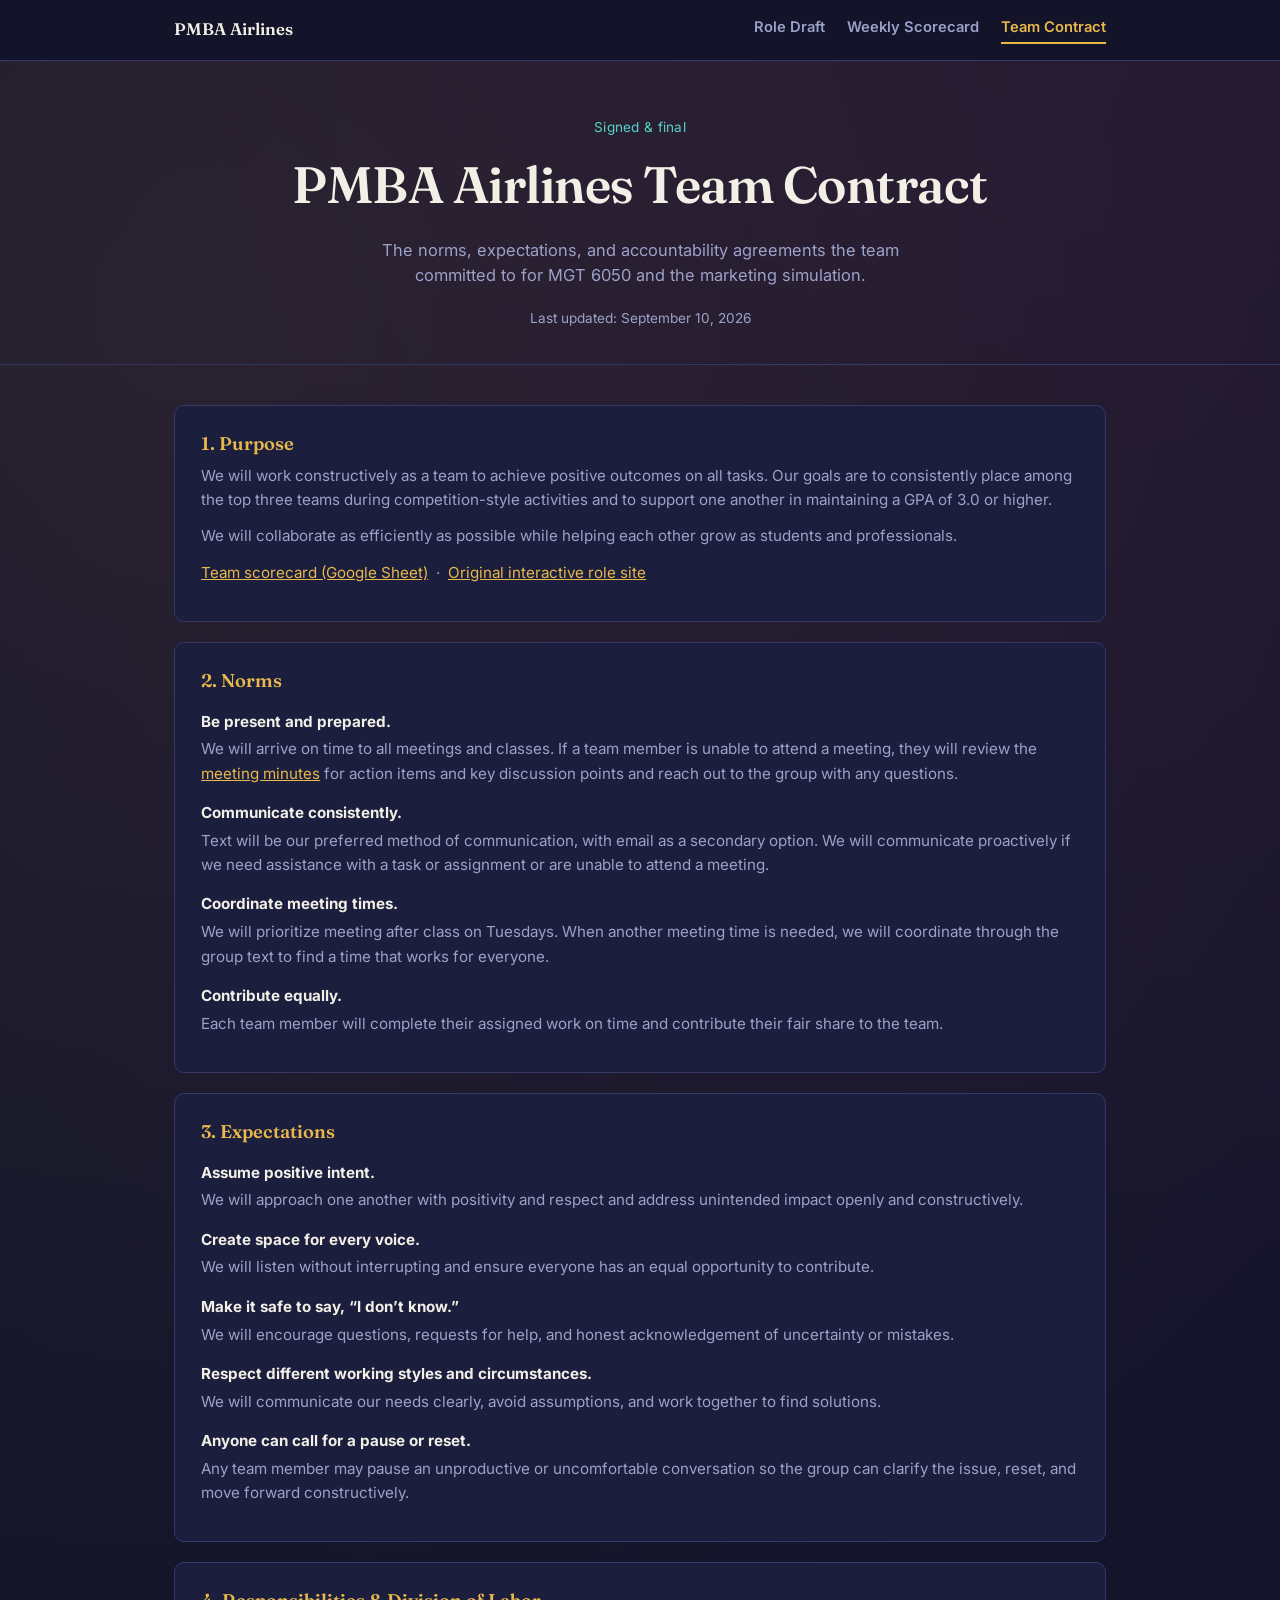
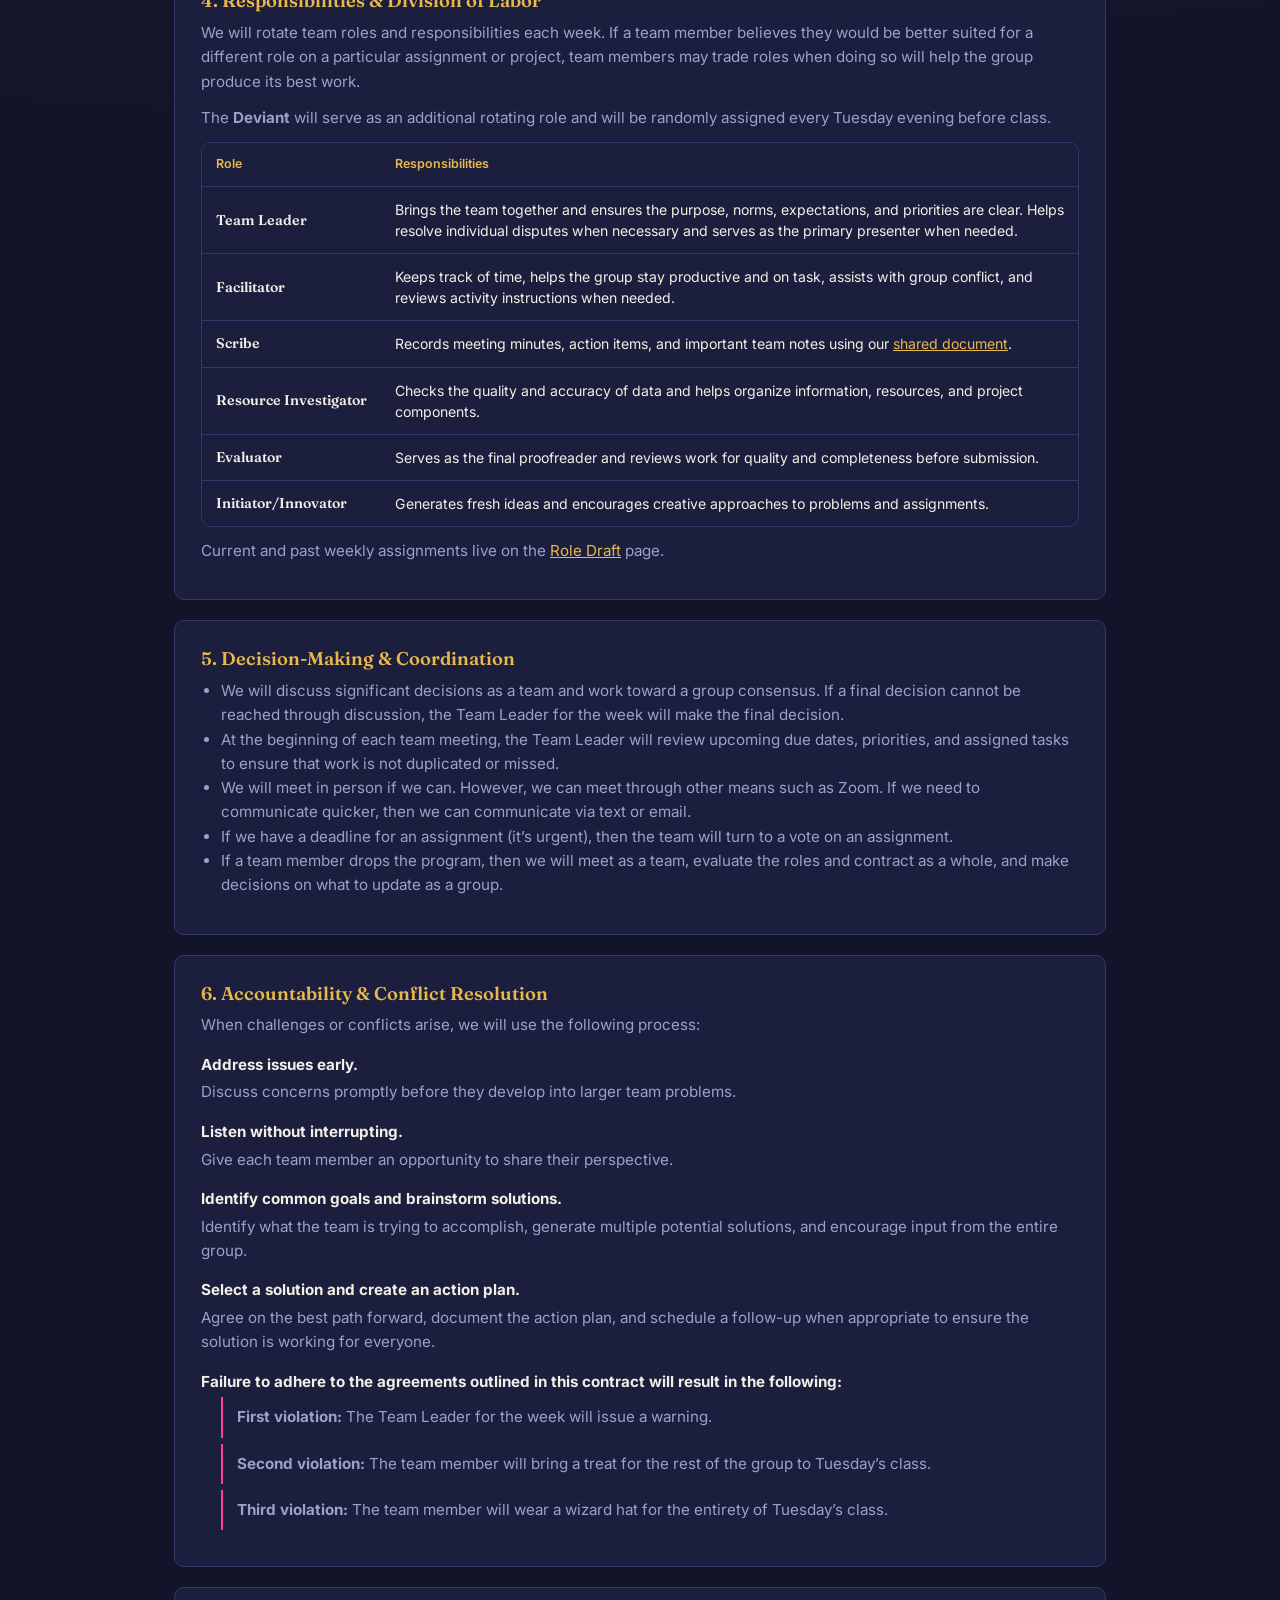
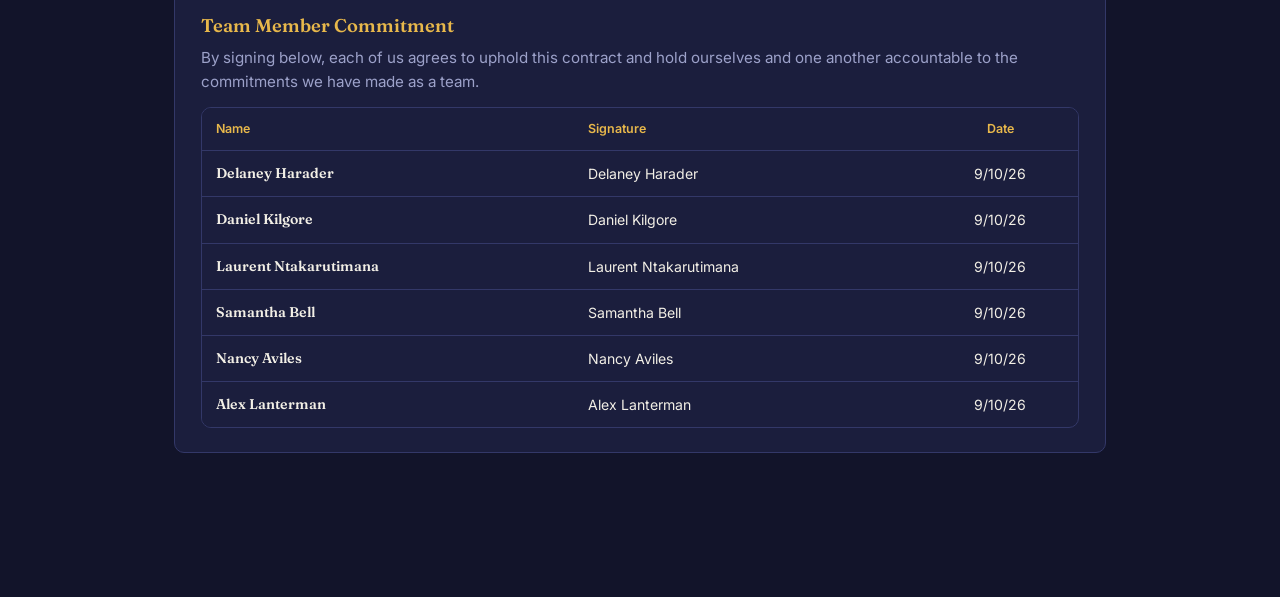
==== contract.html @ b423ad68 "update 09.10.26 - 2" ====
<!DOCTYPE html>
<html lang="en">
<head>
<meta charset="UTF-8">
<meta name="viewport" content="width=device-width, initial-scale=1.0">
<title>Team Contract — PMBA Airlines</title>
<link rel="preconnect" href="https://fonts.googleapis.com">
<link rel="preconnect" href="https://fonts.gstatic.com" crossorigin>
<link href="https://fonts.googleapis.com/css2?family=Fraunces:opsz,wght@9..144,400;9..144,600;9..144,700&family=Inter:wght@400;500;600;700&display=swap" rel="stylesheet">
<link rel="stylesheet" href="assets/style.css">
</head>
<body>

<nav class="topnav">
  <div class="topnav-inner">
    <span class="brand">PMBA Airlines</span>
    <div class="nav-links">
      <a href="index.html" class="nav-link">Role Draft</a>
      <a href="scorecard.html" class="nav-link">Weekly Scorecard</a>
      <a href="contract.html" class="nav-link active">Team Contract</a>
    </div>
  </div>
</nav>

<header class="hero">
  <p class="kicker">Signed &amp; final</p>
  <h1>PMBA Airlines Team Contract</h1>
  <p class="sub">The norms, expectations, and accountability agreements the team committed to for MGT 6050 and the marketing simulation.</p>
  <p class="doc-meta">Last updated: September 10, 2026</p>
</header>

<section class="doc-section">
  <div class="wrap">

    <div class="panel">
      <h3>1. Purpose</h3>
      <p>We will work constructively as a team to achieve positive outcomes on all tasks. Our goals are to consistently place among the top three teams during competition-style activities and to support one another in maintaining a GPA of 3.0 or higher.</p>
      <p>We will collaborate as efficiently as possible while helping each other grow as students and professionals.</p>
      <p><a href="https://docs.google.com/spreadsheets/u/0/d/1i2qpWktrYpbdUdxcjgBsbl__ClQYjdh55wdLaSwrx5k/edit" target="_blank" rel="noopener">Team scorecard (Google Sheet)</a> &nbsp;&middot;&nbsp; <a href="https://xlantz.github.io/team_role_generator_random" target="_blank" rel="noopener">Original interactive role site</a></p>
    </div>

    <div class="panel">
      <h3>2. Norms</h3>

      <h4>Be present and prepared.</h4>
      <p>We will arrive on time to all meetings and classes. If a team member is unable to attend a meeting, they will review the <a href="https://docs.google.com/document/d/1o1f24MRbMF2eJ-B414KIZhcJKnX7IKUJrwvQ1IgRmr0/edit?usp=sharing" target="_blank" rel="noopener">meeting minutes</a> for action items and key discussion points and reach out to the group with any questions.</p>

      <h4>Communicate consistently.</h4>
      <p>Text will be our preferred method of communication, with email as a secondary option. We will communicate proactively if we need assistance with a task or assignment or are unable to attend a meeting.</p>

      <h4>Coordinate meeting times.</h4>
      <p>We will prioritize meeting after class on Tuesdays. When another meeting time is needed, we will coordinate through the group text to find a time that works for everyone.</p>

      <h4>Contribute equally.</h4>
      <p>Each team member will complete their assigned work on time and contribute their fair share to the team.</p>
    </div>

    <div class="panel">
      <h3>3. Expectations</h3>

      <h4>Assume positive intent.</h4>
      <p>We will approach one another with positivity and respect and address unintended impact openly and constructively.</p>

      <h4>Create space for every voice.</h4>
      <p>We will listen without interrupting and ensure everyone has an equal opportunity to contribute.</p>

      <h4>Make it safe to say, &ldquo;I don&rsquo;t know.&rdquo;</h4>
      <p>We will encourage questions, requests for help, and honest acknowledgement of uncertainty or mistakes.</p>

      <h4>Respect different working styles and circumstances.</h4>
      <p>We will communicate our needs clearly, avoid assumptions, and work together to find solutions.</p>

      <h4>Anyone can call for a pause or reset.</h4>
      <p>Any team member may pause an unproductive or uncomfortable conversation so the group can clarify the issue, reset, and move forward constructively.</p>
    </div>

    <div class="panel">
      <h3>4. Responsibilities &amp; Division of Labor</h3>
      <p>We will rotate team roles and responsibilities each week. If a team member believes they would be better suited for a different role on a particular assignment or project, team members may trade roles when doing so will help the group produce its best work.</p>
      <p>The <strong>Deviant</strong> will serve as an additional rotating role and will be randomly assigned every Tuesday evening before class.</p>

      <div class="table-scroll" style="margin-top: 12px;">
        <table>
          <thead>
            <tr><th style="text-align:left;">Role</th><th style="text-align:left;">Responsibilities</th></tr>
          </thead>
          <tbody>
            <tr><th>Team Leader</th><td style="text-align:left;">Brings the team together and ensures the purpose, norms, expectations, and priorities are clear. Helps resolve individual disputes when necessary and serves as the primary presenter when needed.</td></tr>
            <tr><th>Facilitator</th><td style="text-align:left;">Keeps track of time, helps the group stay productive and on task, assists with group conflict, and reviews activity instructions when needed.</td></tr>
            <tr><th>Scribe</th><td style="text-align:left;">Records meeting minutes, action items, and important team notes using our <a href="https://docs.google.com/document/d/1o1f24MRbMF2eJ-B414KIZhcJKnX7IKUJrwvQ1IgRmr0/edit?usp=sharing" target="_blank" rel="noopener">shared document</a>.</td></tr>
            <tr><th>Resource Investigator</th><td style="text-align:left;">Checks the quality and accuracy of data and helps organize information, resources, and project components.</td></tr>
            <tr><th>Evaluator</th><td style="text-align:left;">Serves as the final proofreader and reviews work for quality and completeness before submission.</td></tr>
            <tr><th>Initiator/Innovator</th><td style="text-align:left;">Generates fresh ideas and encourages creative approaches to problems and assignments.</td></tr>
          </tbody>
        </table>
      </div>
      <p class="panel-sub" style="margin-top: 12px;">Current and past weekly assignments live on the <a href="index.html">Role Draft</a> page.</p>
    </div>

    <div class="panel">
      <h3>5. Decision-Making &amp; Coordination</h3>
      <ul>
        <li>We will discuss significant decisions as a team and work toward a group consensus. If a final decision cannot be reached through discussion, the Team Leader for the week will make the final decision.</li>
        <li>At the beginning of each team meeting, the Team Leader will review upcoming due dates, priorities, and assigned tasks to ensure that work is not duplicated or missed.</li>
        <li>We will meet in person if we can. However, we can meet through other means such as Zoom. If we need to communicate quicker, then we can communicate via text or email.</li>
        <li>If we have a deadline for an assignment (it&rsquo;s urgent), then the team will turn to a vote on an assignment.</li>
        <li>If a team member drops the program, then we will meet as a team, evaluate the roles and contract as a whole, and make decisions on what to update as a group.</li>
      </ul>
    </div>

    <div class="panel">
      <h3>6. Accountability &amp; Conflict Resolution</h3>
      <p>When challenges or conflicts arise, we will use the following process:</p>

      <h4>Address issues early.</h4>
      <p>Discuss concerns promptly before they develop into larger team problems.</p>

      <h4>Listen without interrupting.</h4>
      <p>Give each team member an opportunity to share their perspective.</p>

      <h4>Identify common goals and brainstorm solutions.</h4>
      <p>Identify what the team is trying to accomplish, generate multiple potential solutions, and encourage input from the entire group.</p>

      <h4>Select a solution and create an action plan.</h4>
      <p>Agree on the best path forward, document the action plan, and schedule a follow-up when appropriate to ensure the solution is working for everyone.</p>

      <h4>Failure to adhere to the agreements outlined in this contract will result in the following:</h4>
      <ul class="penalty-list">
        <li><strong>First violation:</strong> The Team Leader for the week will issue a warning.</li>
        <li><strong>Second violation:</strong> The team member will bring a treat for the rest of the group to Tuesday&rsquo;s class.</li>
        <li><strong>Third violation:</strong> The team member will wear a wizard hat for the entirety of Tuesday&rsquo;s class.</li>
      </ul>
    </div>

    <div class="panel">
      <h3>Team Member Commitment</h3>
      <p>By signing below, each of us agrees to uphold this contract and hold ourselves and one another accountable to the commitments we have made as a team.</p>
      <div class="table-scroll">
        <table>
          <thead><tr><th style="text-align:left;">Name</th><th style="text-align:left;">Signature</th><th>Date</th></tr></thead>
          <tbody>
            <tr><th style="text-align:left;">Delaney Harader</th><td style="text-align:left;">Delaney Harader</td><td>9/10/26</td></tr>
            <tr><th style="text-align:left;">Daniel Kilgore</th><td style="text-align:left;">Daniel Kilgore</td><td>9/10/26</td></tr>
            <tr><th style="text-align:left;">Laurent Ntakarutimana</th><td style="text-align:left;">Laurent Ntakarutimana</td><td>9/10/26</td></tr>
            <tr><th style="text-align:left;">Samantha Bell</th><td style="text-align:left;">Samantha Bell</td><td>9/10/26</td></tr>
            <tr><th style="text-align:left;">Nancy Aviles</th><td style="text-align:left;">Nancy Aviles</td><td>9/10/26</td></tr>
            <tr><th style="text-align:left;">Alex Lanterman</th><td style="text-align:left;">Alex Lanterman</td><td>9/10/26</td></tr>
          </tbody>
        </table>
      </div>
    </div>

  </div>
</section>

<footer></footer>

</body>
</html>
---- assets/style.css ----
:root{
  --ink: #12142A;
  --panel: #1B1E3D;
  --panel-hi: #242863;
  --hairline: #333868;
  --text: #F2EFE6;
  --text-dim: #9CA1C9;
  --gold: #E8B84B;
  --gold-dim: #6E5A2C;
  --mischief: #FF3D9A;
  --mischief-dim: #6E1F49;
  --teal: #57D2C6;
  --green: #4CC98E;
  --amber: #E8B84B;
  --red: #FF6B6B;
  --radius: 10px;
}

* { box-sizing: border-box; }
html { scroll-behavior: smooth; }

body {
  margin: 0;
  background: var(--ink);
  background-image:
    radial-gradient(circle at 15% 8%, rgba(232,184,75,0.08), transparent 40%),
    radial-gradient(circle at 85% 0%, rgba(255,61,154,0.07), transparent 45%);
  color: var(--text);
  font-family: 'Inter', system-ui, sans-serif;
  line-height: 1.5;
  padding: 0 0 80px;
}

a { color: var(--gold); }

.wrap { max-width: 980px; margin: 0 auto; padding: 0 24px; }

/* ---------- Nav ---------- */
.topnav {
  background: rgba(18,20,42,0.92);
  border-bottom: 1px solid var(--hairline);
  position: sticky;
  top: 0;
  z-index: 50;
  backdrop-filter: blur(6px);
}
.topnav-inner {
  max-width: 980px;
  margin: 0 auto;
  padding: 16px 24px;
  display: flex;
  align-items: center;
  justify-content: space-between;
  flex-wrap: wrap;
  gap: 12px;
}
.brand {
  font-family: 'Fraunces', serif;
  font-weight: 600;
  font-size: 1.05rem;
}
.nav-links { display: flex; gap: 22px; }
.nav-link {
  color: var(--text-dim);
  text-decoration: none;
  font-size: 0.92rem;
  font-weight: 600;
  padding-bottom: 4px;
  border-bottom: 2px solid transparent;
}
.nav-link:hover { color: var(--text); }
.nav-link.active { color: var(--gold); border-bottom-color: var(--gold); }
.nav-link:focus-visible { outline: 2px solid var(--teal); outline-offset: 3px; }

/* ---------- Setup banner ---------- */
.setup-banner {
  display: none;
  background: var(--mischief-dim);
  border-bottom: 1px solid var(--mischief);
  color: var(--text);
  font-size: 0.88rem;
  text-align: center;
  padding: 10px 20px;
}
.setup-banner code {
  background: rgba(0,0,0,0.25);
  padding: 2px 6px;
  border-radius: 4px;
}
.setup-banner.show { display: block; }

/* ---------- Hero ---------- */
header.hero {
  padding: 56px 24px 36px;
  text-align: center;
  border-bottom: 1px solid var(--hairline);
}
.kicker { font-size: 0.85rem; color: var(--teal); letter-spacing: 0.02em; margin: 0 0 10px; }
h1 {
  font-family: 'Fraunces', serif;
  font-weight: 600;
  font-size: clamp(2rem, 5vw, 3.2rem);
  margin: 0 0 14px;
  letter-spacing: -0.01em;
}
.hero p.sub { color: var(--text-dim); max-width: 560px; margin: 0 auto 28px; font-size: 1.03rem; }
.members-line { color: var(--text-dim); font-size: 0.95rem; margin: 0 0 30px; }
.members-line span { color: var(--text); font-weight: 600; }

button.primary-btn {
  font-family: 'Fraunces', serif;
  font-weight: 600;
  font-size: 1.15rem;
  color: var(--ink);
  background: var(--gold);
  border: none;
  border-radius: 999px;
  padding: 16px 38px;
  cursor: pointer;
  box-shadow: 0 8px 24px rgba(232,184,75,0.25);
  transition: transform 0.15s ease, box-shadow 0.15s ease;
}
button.primary-btn:hover { transform: translateY(-2px); box-shadow: 0 12px 28px rgba(232,184,75,0.35); }
button.primary-btn:active { transform: translateY(0px) scale(0.98); }
button.primary-btn:focus-visible { outline: 3px solid var(--teal); outline-offset: 3px; }
button.primary-btn:disabled { opacity: 0.6; cursor: default; transform: none; }

.round-tag { display: inline-block; margin-top: 16px; font-size: 0.85rem; color: var(--text-dim); }
.round-tag b { color: var(--text); }

.status-line { font-size: 0.88rem; color: var(--text-dim); margin-top: 10px; min-height: 1.2em; }
.status-line.error { color: var(--red); }

/* ---------- Role cards ---------- */
section.cards { padding: 44px 24px 8px; }
.card-grid { display: grid; grid-template-columns: repeat(3, 1fr); gap: 16px; }
@media (max-width: 720px) { .card-grid { grid-template-columns: repeat(2, 1fr); } }
@media (max-width: 460px) { .card-grid { grid-template-columns: 1fr; } }

.role-card {
  background: var(--panel);
  border: 1px solid var(--hairline);
  border-radius: var(--radius);
  padding: 22px 18px;
  text-align: center;
  position: relative;
  overflow: hidden;
}
.role-card .role-label { font-size: 0.78rem; color: var(--gold); font-weight: 600; margin-bottom: 10px; }
.role-card .name-slot { font-family: 'Fraunces', serif; font-size: 1.5rem; font-weight: 600; min-height: 1.4em; color: var(--text); }
.role-card .name-slot.empty { color: var(--text-dim); font-family: 'Inter', sans-serif; font-size: 1rem; font-weight: 400; }
.role-card.settle .name-slot { animation: pop 0.4s ease; }
@keyframes pop { 0% { transform: scale(1); } 45% { transform: scale(1.16); color: var(--teal); } 100% { transform: scale(1); } }
.role-card.cycling::before {
  content: ""; position: absolute; inset: 0;
  background: linear-gradient(120deg, transparent, rgba(232,184,75,0.15), transparent);
  animation: sweep 0.6s linear infinite;
}
@keyframes sweep { 0% { transform: translateX(-100%); } 100% { transform: translateX(100%); } }

.deviant-wrap { padding: 20px 24px 0; }
.deviant-card {
  background: linear-gradient(160deg, var(--panel-hi), var(--panel));
  border: 1px solid var(--mischief);
  border-radius: var(--radius);
  padding: 26px;
  text-align: center;
  position: relative;
  box-shadow: 0 0 0 rgba(255,61,154,0);
  transition: box-shadow 0.4s ease;
}
.deviant-card .role-label { color: var(--mischief); font-size: 0.85rem; font-weight: 600; letter-spacing: 0.02em; }
.deviant-card .role-tagline { color: var(--text-dim); font-size: 0.85rem; margin-top: 4px; }
.deviant-card .name-slot { font-family: 'Fraunces', serif; font-size: 2rem; font-weight: 700; margin-top: 10px; min-height: 1.3em; color: var(--text); }
.deviant-card .name-slot.empty { color: var(--text-dim); font-family: 'Inter', sans-serif; font-size: 1rem; font-weight: 400; }
.deviant-card.cycling { animation: shake 0.12s linear infinite; }
@keyframes shake { 0% { transform: rotate(-1deg); } 50% { transform: rotate(1deg); } 100% { transform: rotate(-1deg); } }
.deviant-card.settle { animation: flip 0.6s ease; box-shadow: 0 0 32px rgba(255,61,154,0.35); }
@keyframes flip { 0% { transform: rotateY(0deg); } 50% { transform: rotateY(90deg); } 100% { transform: rotateY(0deg); } }

@media (prefers-reduced-motion: reduce) {
  .role-card.cycling::before, .deviant-card.cycling,
  .role-card.settle .name-slot, .deviant-card.settle { animation: none !important; }
}

/* ---------- Tracker ---------- */
section.tracker { padding: 52px 24px 0; }
h2 { font-family: 'Fraunces', serif; font-weight: 600; font-size: 1.5rem; margin: 0 0 4px; }
.tracker p.note, .scorecard-section p.note { color: var(--text-dim); font-size: 0.88rem; margin: 0 0 20px; }
.table-scroll { overflow-x: auto; border: 1px solid var(--hairline); border-radius: var(--radius); }
table { border-collapse: collapse; width: 100%; min-width: 640px; }
th, td { padding: 12px 14px; text-align: center; font-size: 0.88rem; border-bottom: 1px solid var(--hairline); }
thead th { background: var(--panel); color: var(--gold); font-weight: 600; font-size: 0.78rem; white-space: nowrap; }
th.deviant-col, td.deviant-col { color: var(--mischief); }
tbody th { text-align: left; font-family: 'Fraunces', serif; font-weight: 600; color: var(--text); background: var(--panel); white-space: nowrap; }
tbody tr:last-child td, tbody tr:last-child th { border-bottom: none; }
td.count { color: var(--text); font-variant-numeric: tabular-nums; }
td.count.zero { color: var(--text-dim); }

/* ---------- History ---------- */
section.history { padding: 36px 24px 0; }
details { border: 1px solid var(--hairline); border-radius: var(--radius); padding: 4px 18px; background: var(--panel); }
summary { cursor: pointer; padding: 14px 0; font-weight: 600; color: var(--text); list-style: none; }
summary::-webkit-details-marker { display: none; }
summary::before { content: "▸ "; color: var(--gold); }
details[open] summary::before { content: "▾ "; }
.history-list { max-height: 320px; overflow-y: auto; padding-bottom: 16px; }
.history-item { border-top: 1px solid var(--hairline); padding: 12px 0; font-size: 0.88rem; color: var(--text-dim); }
.history-item .h-round { color: var(--gold); font-weight: 600; }
.history-item .h-dev { color: var(--mischief); font-weight: 600; }
.history-empty, .list-empty { color: var(--text-dim); padding: 14px 0; font-size: 0.9rem; }

/* ---------- Footer / reset ---------- */
footer { padding: 44px 24px 0; text-align: center; }
button.reset-btn {
  background: none; border: 1px solid var(--hairline); color: var(--text-dim);
  font-family: 'Inter', sans-serif; font-size: 0.82rem; padding: 9px 18px;
  border-radius: 999px; cursor: pointer;
}
button.reset-btn:hover { color: var(--mischief); border-color: var(--mischief); }

/* ---------- Scorecard page ---------- */
section.scorecard-section { padding: 44px 24px 0; }
.picker-row { display: flex; flex-wrap: wrap; gap: 14px; align-items: center; margin-bottom: 20px; }
select.name-select {
  background: var(--panel); color: var(--text); border: 1px solid var(--hairline);
  border-radius: 8px; padding: 10px 14px; font-size: 0.95rem; font-family: 'Inter', sans-serif;
}
select.name-select:focus-visible { outline: 2px solid var(--teal); }

.category-row {
  border: 1px solid var(--hairline);
  border-radius: var(--radius);
  padding: 16px 18px;
  margin-bottom: 12px;
  background: var(--panel);
}
.category-row .cat-head { display: flex; justify-content: space-between; align-items: baseline; gap: 12px; flex-wrap: wrap; }
.category-row .cat-name { font-family: 'Fraunces', serif; font-weight: 600; font-size: 1.05rem; }
.category-row .cat-weight { font-size: 0.78rem; color: var(--text-dim); }
.score-buttons { display: flex; gap: 8px; margin-top: 12px; }
.score-btn {
  flex: 1; background: var(--ink); border: 1px solid var(--hairline); color: var(--text-dim);
  border-radius: 8px; padding: 10px 6px; cursor: pointer; font-family: 'Inter', sans-serif;
  font-size: 0.85rem; text-align: left; transition: border-color 0.15s ease, color 0.15s ease;
}
.score-btn b { display: block; color: var(--text); font-family: 'Fraunces', serif; font-size: 1.05rem; }
.score-btn:hover { border-color: var(--gold); }
.score-btn.selected { border-color: var(--teal); color: var(--text); background: rgba(87,210,198,0.08); }
.score-btn:focus-visible { outline: 2px solid var(--teal); }

.rubric-toggle {
  background: none; border: none; color: var(--text-dim); text-decoration: underline;
  cursor: pointer; font-size: 0.82rem; padding: 0; margin-top: 8px;
}
.rubric-panel { display: none; margin-top: 10px; font-size: 0.85rem; color: var(--text-dim); }
.rubric-panel.open { display: block; }
.rubric-panel div { margin-bottom: 4px; }

.submit-row { margin-top: 20px; text-align: center; }
.already-done {
  border: 1px solid var(--hairline); border-radius: var(--radius); background: var(--panel);
  padding: 24px; text-align: center; color: var(--text-dim);
}
.already-done b { color: var(--text); }

.pulse-summary {
  border: 1px solid var(--hairline); border-radius: var(--radius); background: var(--panel);
  padding: 22px; margin-bottom: 24px;
}
.pulse-score { font-family: 'Fraunces', serif; font-size: 2.4rem; font-weight: 700; }
.pulse-chip {
  display: inline-block; font-size: 0.8rem; font-weight: 600; padding: 4px 12px;
  border-radius: 999px; margin-left: 12px; vertical-align: middle;
}
.pulse-chip.green { background: rgba(76,201,142,0.15); color: var(--green); }
.pulse-chip.amber { background: rgba(232,184,75,0.15); color: var(--amber); }
.pulse-chip.red { background: rgba(255,107,107,0.15); color: var(--red); }
.pulse-count { color: var(--text-dim); font-size: 0.88rem; margin-top: 6px; }

.bar-row { display: flex; align-items: center; gap: 12px; margin-bottom: 10px; font-size: 0.86rem; }
.bar-label { width: 220px; flex-shrink: 0; color: var(--text-dim); }
.bar-track { flex: 1; background: var(--ink); border-radius: 6px; height: 10px; overflow: hidden; border: 1px solid var(--hairline); }
.bar-fill { height: 100%; background: var(--teal); }
.bar-value { width: 42px; text-align: right; color: var(--text); font-variant-numeric: tabular-nums; }

.trend-row {
  display: flex; align-items: center; gap: 12px; padding: 10px 0;
  border-top: 1px solid var(--hairline); font-size: 0.88rem;
}
.trend-row:first-child { border-top: none; }
.trend-week { width: 100px; color: var(--text-dim); flex-shrink: 0; }
.trend-bar-track { flex: 1; background: var(--ink); border-radius: 6px; height: 10px; overflow: hidden; border: 1px solid var(--hairline); }
.trend-bar-fill { height: 100%; }
.trend-bar-fill.green { background: var(--green); }
.trend-bar-fill.amber { background: var(--amber); }
.trend-bar-fill.red { background: var(--red); }
.trend-value { width: 46px; text-align: right; color: var(--text); font-variant-numeric: tabular-nums; }

@media (max-width: 480px) {
  .bar-row { flex-wrap: wrap; }
  .bar-label { width: 100%; }
}

/* ---------- Contract page ---------- */
section.doc-section { padding: 40px 24px 0; }
.doc-meta { color: var(--text-dim); font-size: 0.85rem; margin: -8px 0 0; }
.panel {
  background: var(--panel);
  border: 1px solid var(--hairline);
  border-radius: var(--radius);
  padding: 24px 26px;
  margin-bottom: 20px;
}
.panel h3 {
  font-family: 'Fraunces', serif;
  font-weight: 600;
  font-size: 1.15rem;
  margin: 0 0 6px;
  color: var(--gold);
}
.panel h4 {
  font-family: 'Inter', sans-serif;
  font-weight: 700;
  font-size: 0.95rem;
  margin: 16px 0 4px;
  color: var(--text);
}
.panel p, .panel li { color: var(--text-dim); font-size: 0.95rem; line-height: 1.6; }
.panel p { margin: 0 0 12px; }
.panel ul { margin: 0 0 12px; padding-left: 20px; }
.panel a { text-decoration: underline; }
.panel-sub { color: var(--text-dim); font-size: 0.85rem; margin: -4px 0 16px; }
.penalty-list { list-style: none; padding-left: 0; margin: 8px 0 0; }
.penalty-list li {
  padding: 8px 0 8px 14px;
  border-left: 2px solid var(--mischief);
  margin-bottom: 6px;
}
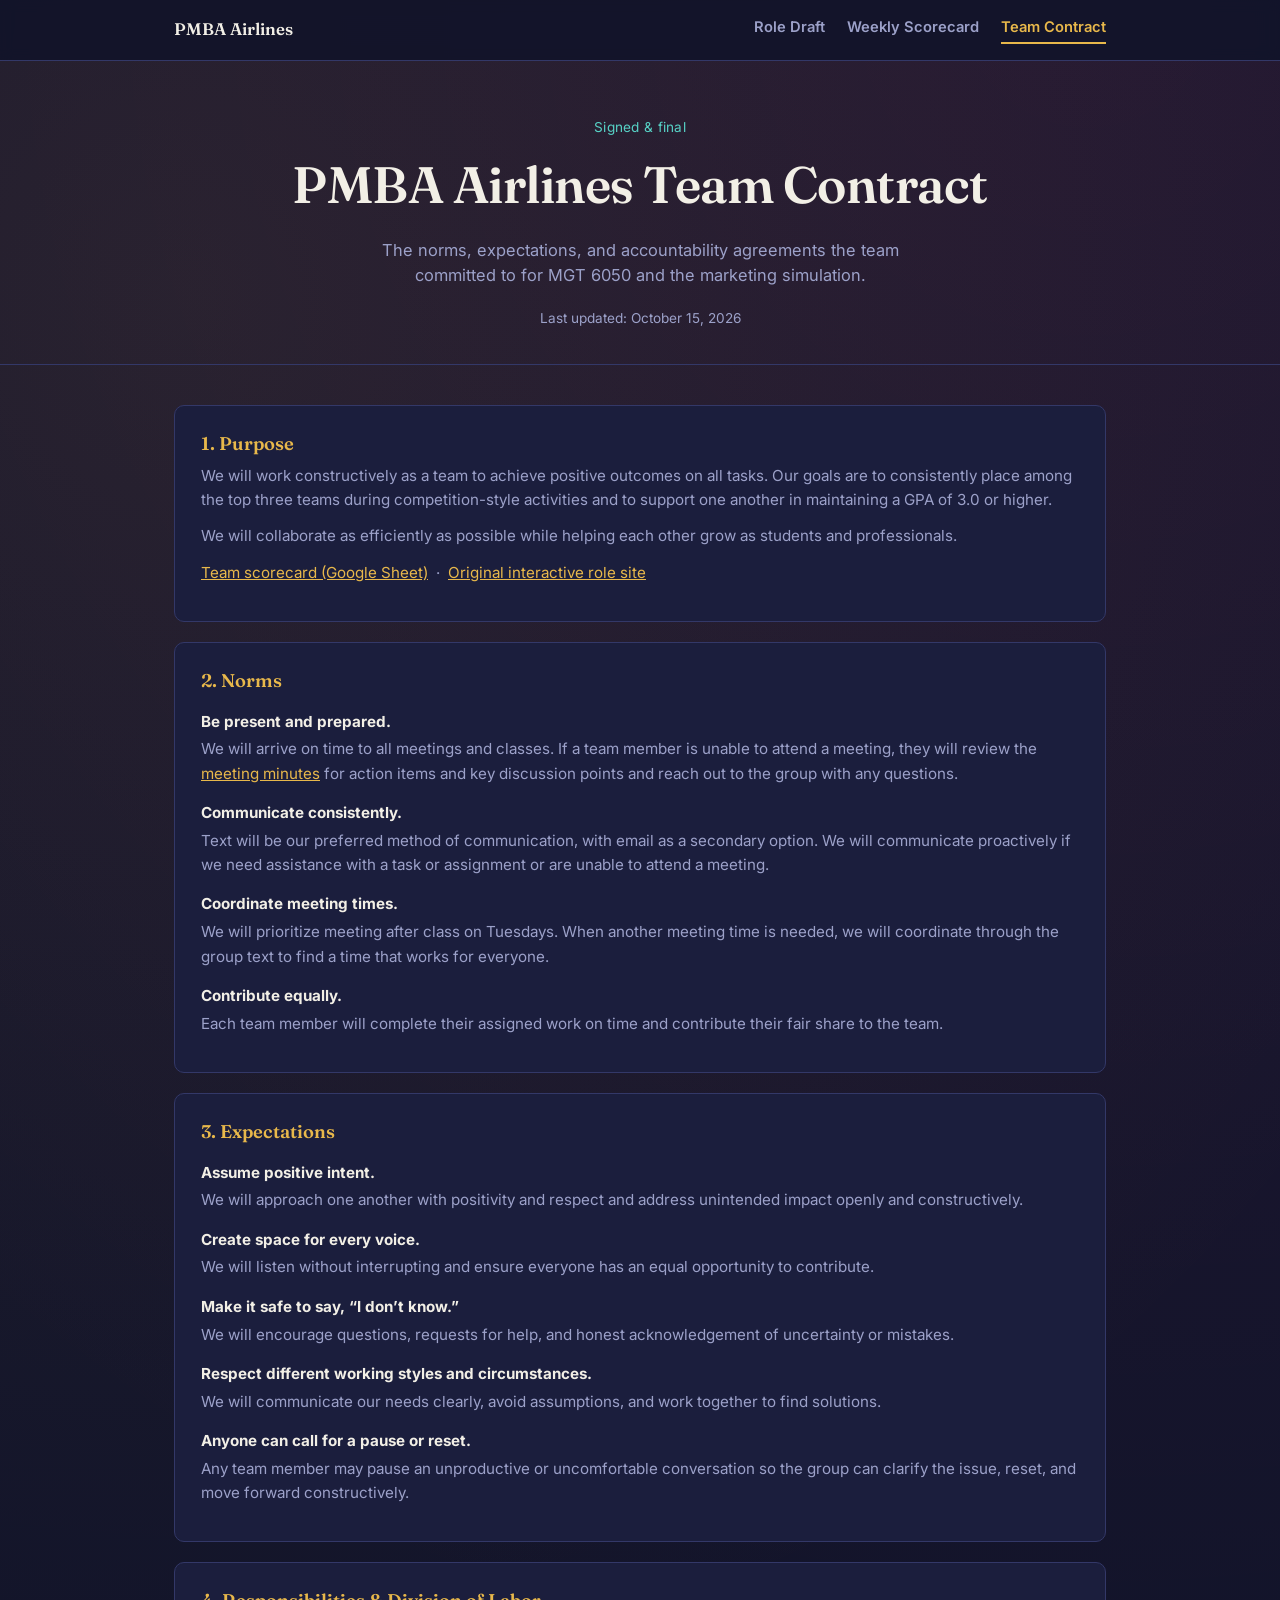
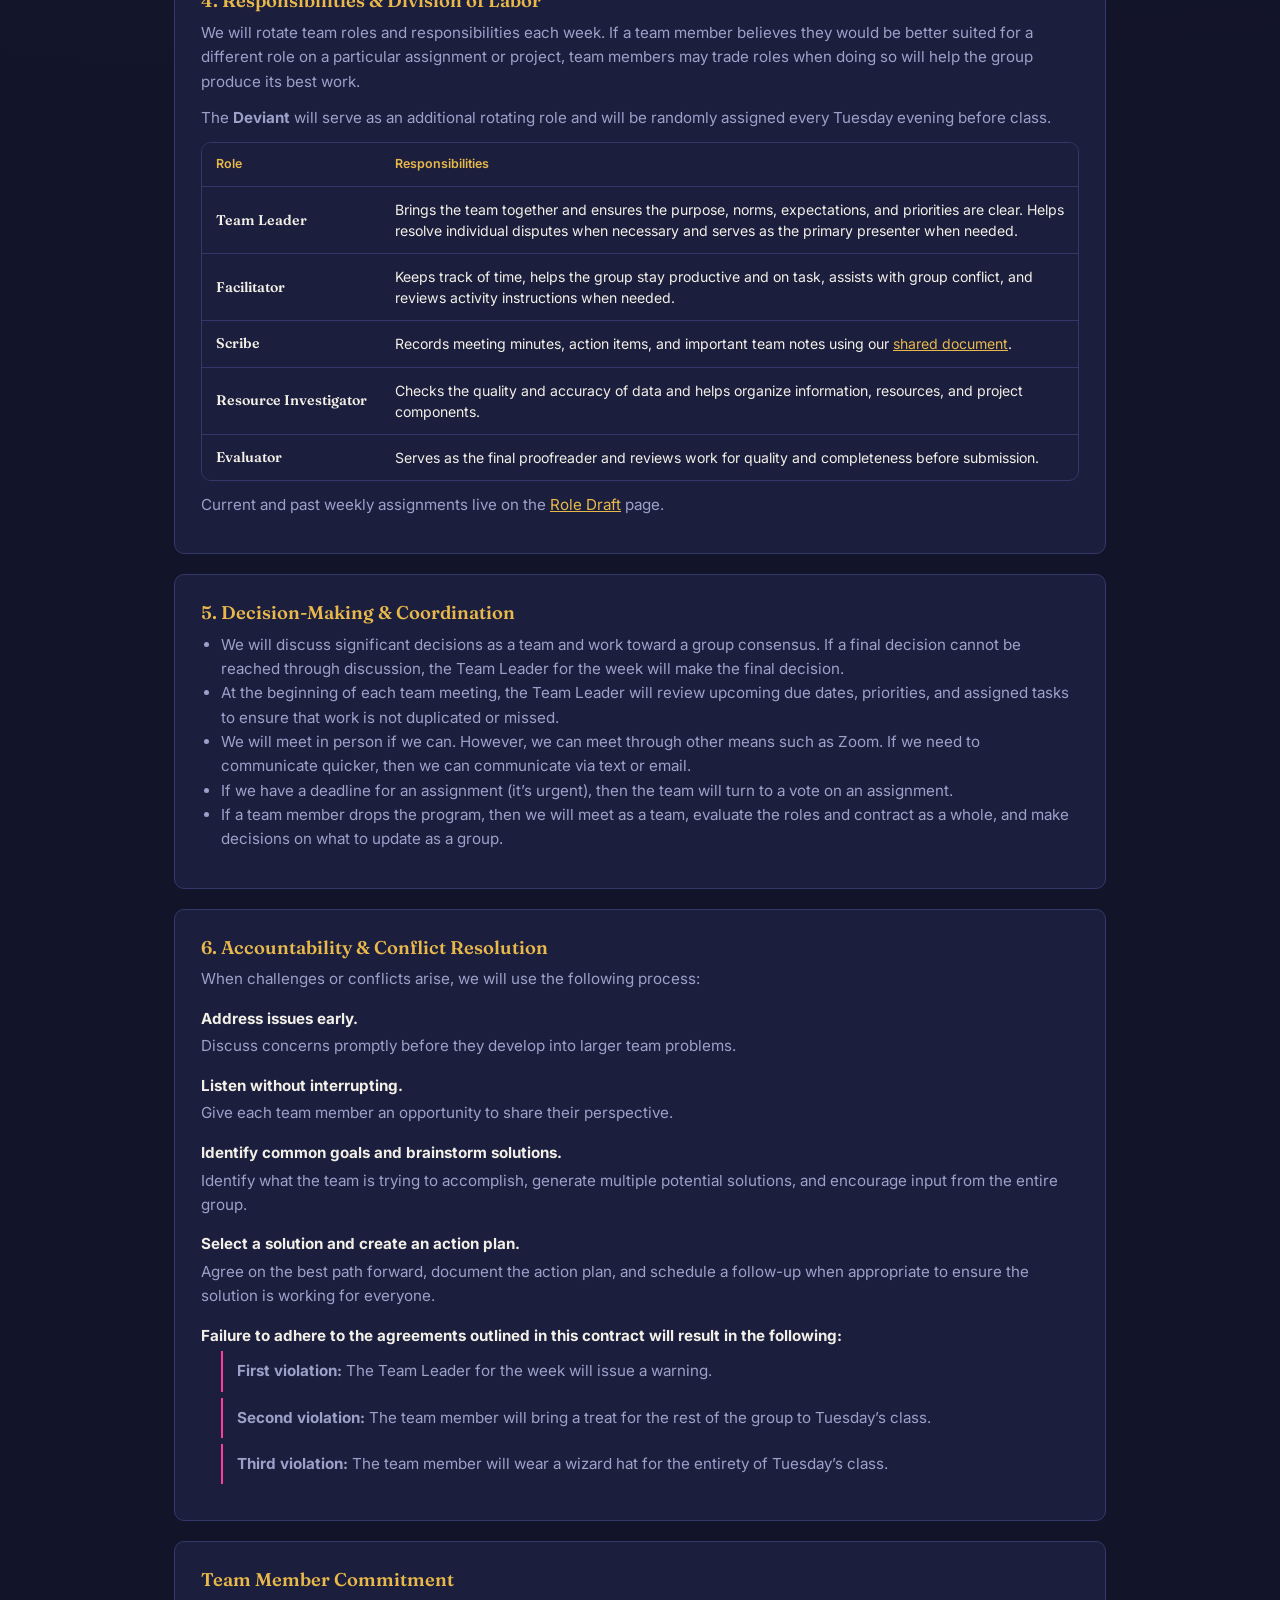
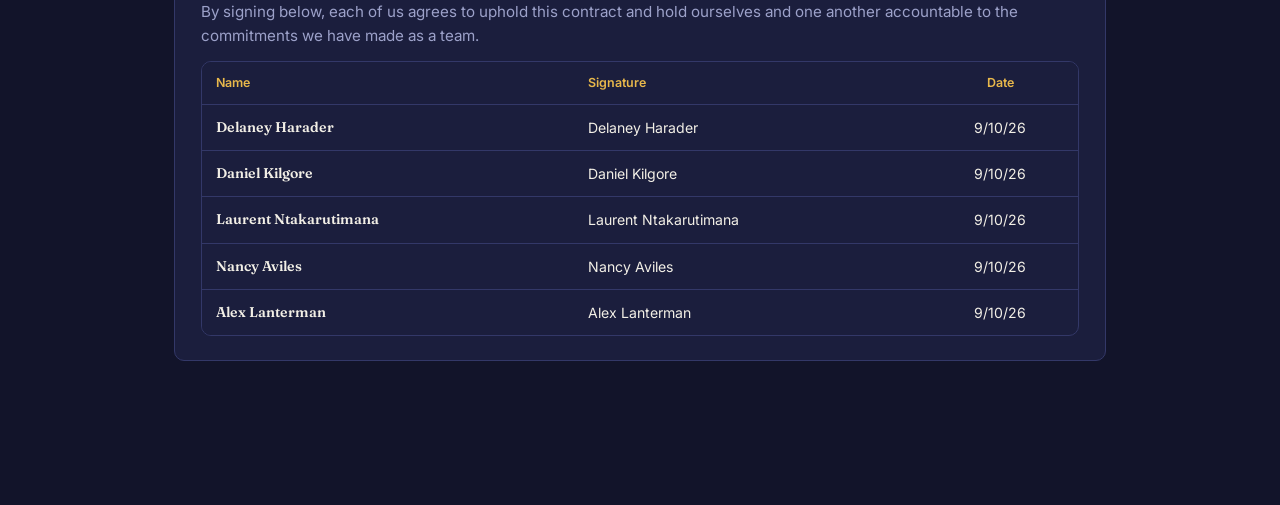
==== commit 9b4e5117: "update 10.15.26" ====
--- a/contract.html
+++ b/contract.html
@@ -26,7 +26,7 @@
   <p class="kicker">Signed &amp; final</p>
   <h1>PMBA Airlines Team Contract</h1>
   <p class="sub">The norms, expectations, and accountability agreements the team committed to for MGT 6050 and the marketing simulation.</p>
-  <p class="doc-meta">Last updated: September 10, 2026</p>
+  <p class="doc-meta">Last updated: October 15, 2026</p>
 </header>
 
 <section class="doc-section">
@@ -90,7 +90,6 @@
             <tr><th>Scribe</th><td style="text-align:left;">Records meeting minutes, action items, and important team notes using our <a href="https://docs.google.com/document/d/1o1f24MRbMF2eJ-B414KIZhcJKnX7IKUJrwvQ1IgRmr0/edit?usp=sharing" target="_blank" rel="noopener">shared document</a>.</td></tr>
             <tr><th>Resource Investigator</th><td style="text-align:left;">Checks the quality and accuracy of data and helps organize information, resources, and project components.</td></tr>
             <tr><th>Evaluator</th><td style="text-align:left;">Serves as the final proofreader and reviews work for quality and completeness before submission.</td></tr>
-            <tr><th>Initiator/Innovator</th><td style="text-align:left;">Generates fresh ideas and encourages creative approaches to problems and assignments.</td></tr>
           </tbody>
         </table>
       </div>
@@ -142,7 +141,6 @@
             <tr><th style="text-align:left;">Delaney Harader</th><td style="text-align:left;">Delaney Harader</td><td>9/10/26</td></tr>
             <tr><th style="text-align:left;">Daniel Kilgore</th><td style="text-align:left;">Daniel Kilgore</td><td>9/10/26</td></tr>
             <tr><th style="text-align:left;">Laurent Ntakarutimana</th><td style="text-align:left;">Laurent Ntakarutimana</td><td>9/10/26</td></tr>
-            <tr><th style="text-align:left;">Samantha Bell</th><td style="text-align:left;">Samantha Bell</td><td>9/10/26</td></tr>
             <tr><th style="text-align:left;">Nancy Aviles</th><td style="text-align:left;">Nancy Aviles</td><td>9/10/26</td></tr>
             <tr><th style="text-align:left;">Alex Lanterman</th><td style="text-align:left;">Alex Lanterman</td><td>9/10/26</td></tr>
           </tbody>
--- a/assets/style.css
+++ b/assets/style.css
@@ -133,9 +133,11 @@
 
 /* ---------- Role cards ---------- */
 section.cards { padding: 44px 24px 8px; }
-.card-grid { display: grid; grid-template-columns: repeat(3, 1fr); gap: 16px; }
-@media (max-width: 720px) { .card-grid { grid-template-columns: repeat(2, 1fr); } }
-@media (max-width: 460px) { .card-grid { grid-template-columns: 1fr; } }
+/* Flex (not grid) so an odd number of cards centers its last row instead of leaving a gap. */
+.card-grid { display: flex; flex-wrap: wrap; justify-content: center; gap: 16px; }
+.card-grid .role-card { flex: 0 1 calc((100% - 32px) / 3); }
+@media (max-width: 720px) { .card-grid .role-card { flex-basis: calc((100% - 16px) / 2); } }
+@media (max-width: 460px) { .card-grid .role-card { flex-basis: 100%; } }
 
 .role-card {
   background: var(--panel);
@@ -289,13 +291,25 @@
   border-top: 1px solid var(--hairline); font-size: 0.88rem;
 }
 .trend-row:first-child { border-top: none; }
-.trend-week { width: 100px; color: var(--text-dim); flex-shrink: 0; }
+.trend-week { width: 130px; color: var(--text-dim); flex-shrink: 0; }
 .trend-bar-track { flex: 1; background: var(--ink); border-radius: 6px; height: 10px; overflow: hidden; border: 1px solid var(--hairline); }
 .trend-bar-fill { height: 100%; }
 .trend-bar-fill.green { background: var(--green); }
 .trend-bar-fill.amber { background: var(--amber); }
 .trend-bar-fill.red { background: var(--red); }
 .trend-value { width: 46px; text-align: right; color: var(--text); font-variant-numeric: tabular-nums; }
+
+.trend-chart-wrap {
+  border: 1px solid var(--hairline);
+  border-radius: var(--radius);
+  background: var(--panel);
+  padding: 18px 18px 8px;
+  margin-bottom: 20px;
+}
+.trend-chart { width: 100%; height: auto; display: block; }
+.trend-legend { display: flex; gap: 18px; font-size: 0.78rem; color: var(--text-dim); margin: 6px 2px 2px; flex-wrap: wrap; }
+.trend-legend .dot { display: inline-block; width: 8px; height: 8px; border-radius: 50%; margin-right: 5px; }
+.trend-detail-label { font-size: 0.82rem; color: var(--text-dim); margin: 0 0 6px; }
 
 @media (max-width: 480px) {
   .bar-row { flex-wrap: wrap; }
